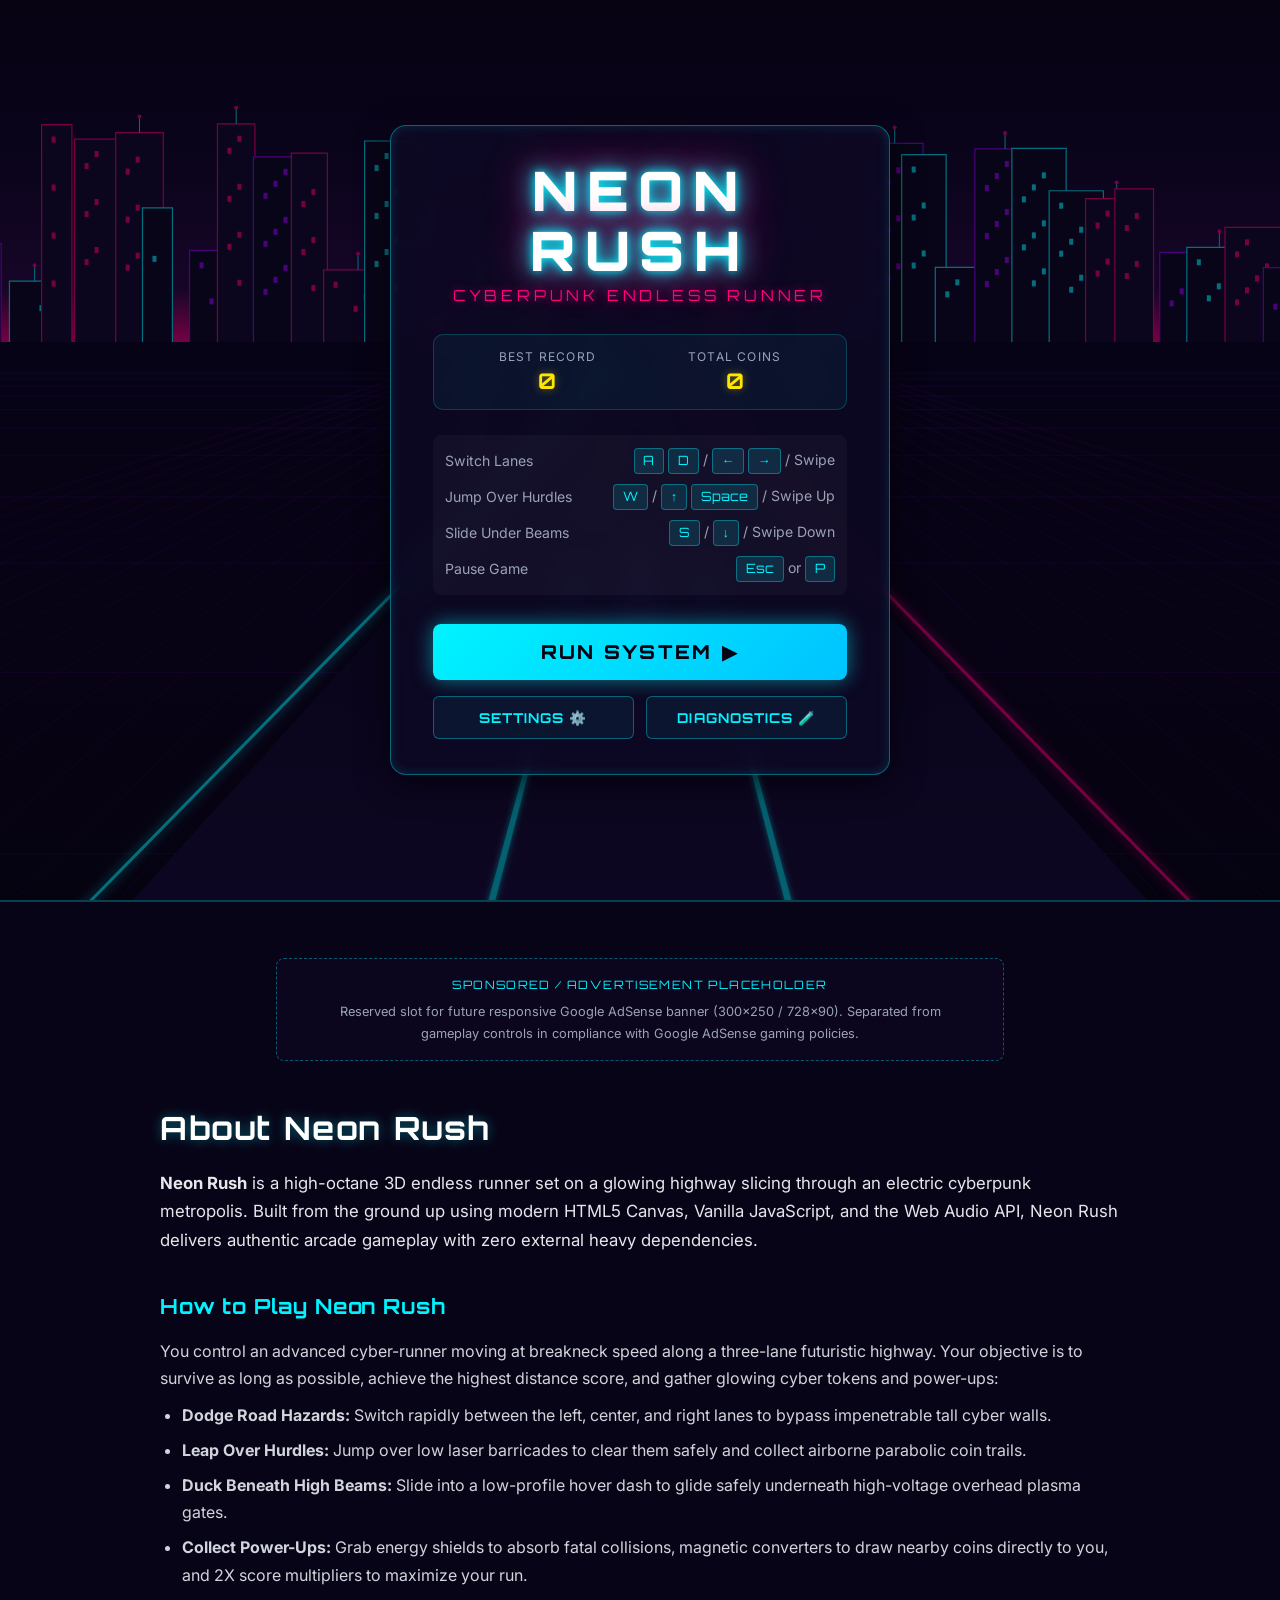
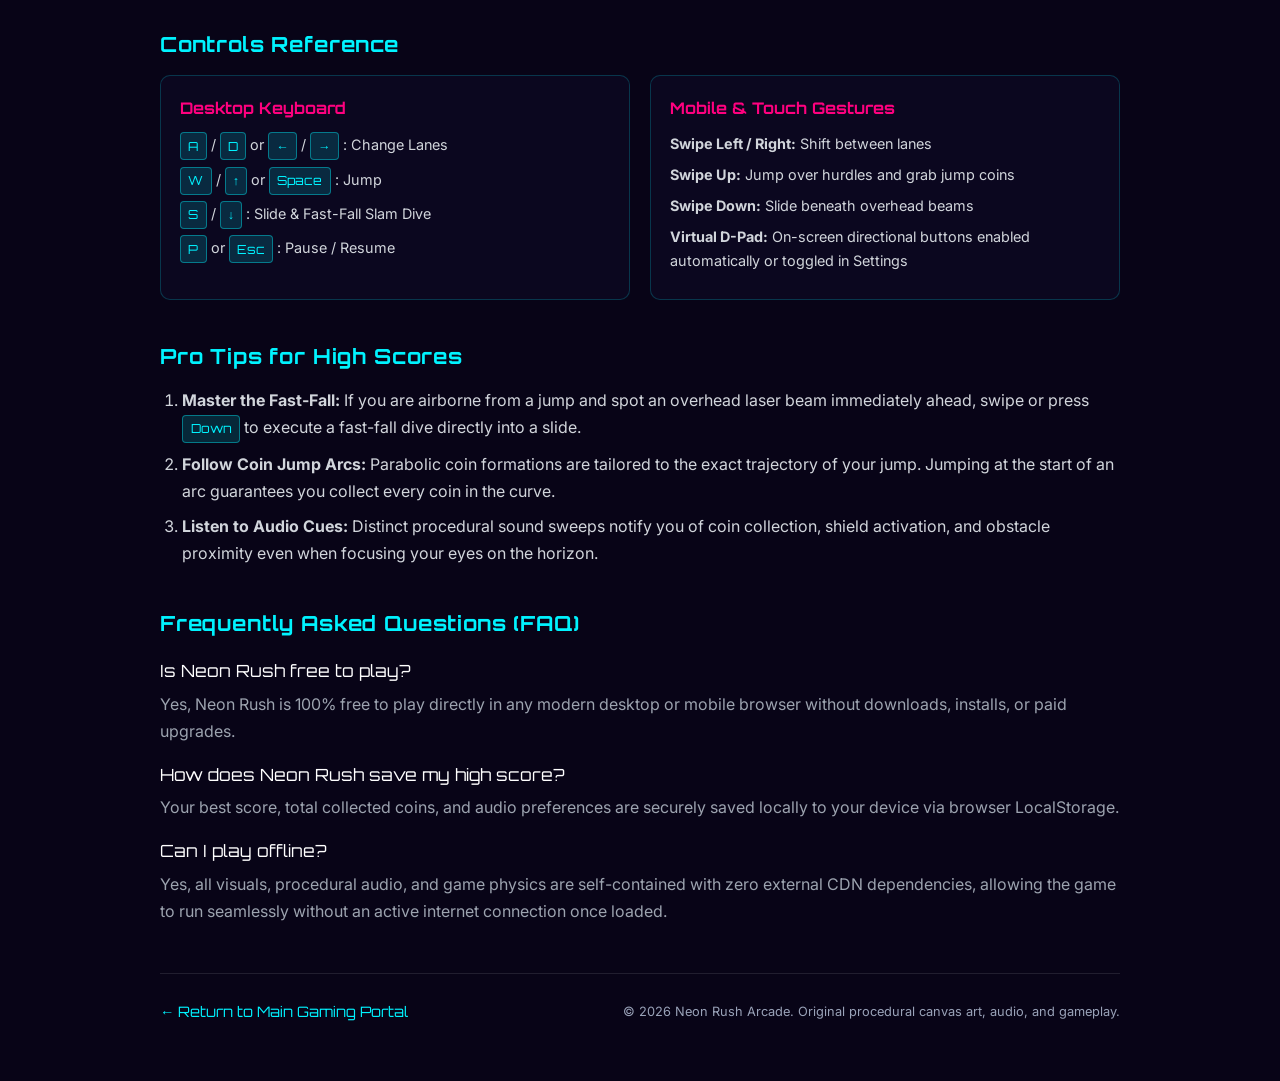
==== neon-rush/index.html @ 6f4561e3 "Neon-rush" ====
<!DOCTYPE html>
<html lang="en">
<head>
  <meta charset="UTF-8">
  <meta name="viewport" content="width=device-width, initial-scale=1.0, maximum-scale=5.0, viewport-fit=cover">
  
  <!-- Primary SEO Metadata -->
  <title>Neon Rush – Free Cyberpunk Endless Runner Game</title>
  <meta name="description" content="Play Neon Rush, a free neon cyberpunk endless runner. Dodge obstacles, jump, slide, collect glowing coins, and beat your high score in this fast-paced browser game.">
  <meta name="keywords" content="Neon Rush, cyberpunk game, endless runner, free browser game, 3D runner, HTML5 canvas game">
  <meta name="theme-color" content="#060312">
  <meta name="robots" content="index, follow">

  <!-- Favicon -->
  <link rel="icon" type="image/svg+xml" href="assets/favicon.svg">
  <link rel="alternate icon" href="assets/favicon.svg" type="image/svg+xml">

  <!-- Canonical URL Configuration Point: Update 'https://example.com' to your live production domain -->
  <link rel="canonical" href="https://example.com/neon-rush/">

  <!-- Open Graph / Facebook -->
  <meta property="og:type" content="website">
  <meta property="og:url" content="https://example.com/neon-rush/">
  <meta property="og:title" content="Neon Rush – Free Cyberpunk Endless Runner Game">
  <meta property="og:description" content="Play Neon Rush, a free neon cyberpunk endless runner. Dodge obstacles, jump, slide, collect glowing coins, and beat your high score in this fast-paced browser game.">
  <meta property="og:image" content="assets/og-preview.svg">
  <meta property="og:image:alt" content="Neon Rush - Cyberpunk 3D Endless Runner Scene">

  <!-- Twitter / X Cards -->
  <meta name="twitter:card" content="summary_large_image">
  <meta name="twitter:title" content="Neon Rush – Free Cyberpunk Endless Runner Game">
  <meta name="twitter:description" content="Play Neon Rush, a free neon cyberpunk endless runner. Dodge obstacles, jump, slide, collect glowing coins, and beat your high score in this fast-paced browser game.">
  <meta name="twitter:image" content="assets/og-preview.svg">

  <!-- Google Fonts: Orbitron & Inter -->
  <link rel="preconnect" href="https://fonts.googleapis.com">
  <link rel="preconnect" href="https://fonts.gstatic.com" crossorigin>
  <link href="https://fonts.googleapis.com/css2?family=Inter:wght@400;500;600;700&family=Orbitron:wght@700;900&display=swap" rel="stylesheet">

  <!-- Main Stylesheet -->
  <link rel="stylesheet" href="styles/main.css">

  <!-- Structured Data: Schema.org VideoGame (AdSense & Search Compliant) -->
  <script type="application/ld+json">
  {
    "@context": "https://schema.org",
    "@type": "VideoGame",
    "name": "Neon Rush",
    "description": "A high-octane 3D cyberpunk endless runner browser game featuring dynamic jump physics, multi-lane lane dodging, sliding under plasma gates, and collecting glowing cyber tokens.",
    "genre": ["Action", "Arcade", "Endless Runner"],
    "playMode": "SinglePlayer",
    "applicationCategory": "Game",
    "operatingSystem": "Any (Modern Web Browser)",
    "inLanguage": "en",
    "offers": {
      "@type": "Offer",
      "price": "0",
      "priceCurrency": "USD"
    }
  }
  </script>
</head>
<body>
  <div id="page-wrapper">
    <!-- Active Game Screen Container (Full Viewport Arcade Experience) -->
    <main id="game-container" role="region" aria-label="Neon Rush Interactive Game Screen">
      <!-- HTML5 Canvas Viewport -->
      <canvas id="game-canvas" width="800" height="600" aria-label="Neon Rush Game Canvas"></canvas>

      <!-- 1. MAIN MENU SCREEN -->
      <div id="screen-menu" class="screen-overlay active">
        <div class="cyber-card">
          <h1 class="title-glow">Neon Rush</h1>
          <p class="tagline">Cyberpunk Endless Runner</p>

          <div class="stats-banner">
            <div class="stat-item">
              <span class="stat-label">Best Record</span>
              <span id="menu-best-score" class="stat-val">0</span>
            </div>
            <div class="stat-item">
              <span class="stat-label">Total Coins</span>
              <span id="menu-total-coins" class="stat-val">0</span>
            </div>
          </div>

          <div class="controls-guide">
            <div class="guide-row">
              <span>Switch Lanes</span>
              <span><span class="key-badge">A</span> <span class="key-badge">D</span> / <span class="key-badge">←</span> <span class="key-badge">→</span> / Swipe</span>
            </div>
            <div class="guide-row">
              <span>Jump Over Hurdles</span>
              <span><span class="key-badge">W</span> / <span class="key-badge">↑</span> <span class="key-badge">Space</span> / Swipe Up</span>
            </div>
            <div class="guide-row">
              <span>Slide Under Beams</span>
              <span><span class="key-badge">S</span> / <span class="key-badge">↓</span> / Swipe Down</span>
            </div>
            <div class="guide-row">
              <span>Pause Game</span>
              <span><span class="key-badge">Esc</span> or <span class="key-badge">P</span></span>
            </div>
          </div>

          <button id="btn-play" class="btn-cyber-primary" type="button" aria-label="Start Game">
            <span>RUN SYSTEM</span>
            <span>▶</span>
          </button>

          <div class="menu-actions">
            <button id="btn-settings" class="btn-cyber-secondary" type="button" aria-label="Open Settings">Settings ⚙️</button>
            <button id="btn-open-tests" class="btn-cyber-secondary" type="button" aria-label="Run Diagnostic Tests">Diagnostics 🧪</button>
          </div>
        </div>
      </div>

      <!-- 2. IN-GAME HUD -->
      <div id="screen-hud" class="screen-overlay">
        <header class="hud-top-bar">
          <div class="hud-group">
            <div class="hud-metric">
              <span class="hud-metric-label">Score</span>
              <span id="hud-score" class="hud-metric-value score">0</span>
            </div>
            <div class="hud-metric">
              <span class="hud-metric-label">Distance</span>
              <span id="hud-distance" class="hud-metric-value">0m</span>
            </div>
            <div class="hud-metric">
              <span class="hud-metric-label">Coins</span>
              <span id="hud-coins" class="hud-metric-value coins">0</span>
            </div>
            <div class="hud-metric">
              <span class="hud-metric-label">Speed</span>
              <span id="hud-speed" class="hud-metric-value speed">86 km/h</span>
            </div>
            <div id="hud-multiplier" class="multiplier-badge">2X</div>
          </div>

          <div class="hud-controls-group">
            <button id="btn-hud-mute" class="btn-hud-icon" type="button" aria-label="Mute Audio">🔊</button>
            <button id="btn-hud-pause" class="btn-hud-icon" type="button" aria-label="Pause Game">⏸</button>
          </div>
        </header>

        <div id="hud-powerups" class="hud-powerups-container"></div>
      </div>

      <!-- 3. PAUSE SCREEN -->
      <div id="screen-pause" class="screen-overlay">
        <div class="cyber-card">
          <h2 class="overlay-title">SYSTEM PAUSED</h2>
          <div class="overlay-btn-stack">
            <button id="btn-resume" class="btn-cyber-primary" type="button" aria-label="Resume Game">Resume ▶</button>
            <button id="btn-restart-pause" class="btn-cyber-secondary" type="button" aria-label="Restart Run">Restart Run ↺</button>
            <button id="btn-mute-pause" class="btn-cyber-secondary" type="button" aria-label="Toggle Sound">Mute Audio 🔊</button>
          </div>
        </div>
      </div>

      <!-- 4. GAME OVER SCREEN -->
      <div id="screen-gameover" class="screen-overlay">
        <div class="cyber-card">
          <h2 class="overlay-title gameover">SYSTEM OVERRIDE</h2>
          <div id="go-new-record" class="new-record-banner">★ NEW RECORD ★</div>

          <div class="game-results">
            <div class="result-item">
              <span class="result-label">Final Score</span>
              <span id="go-score" class="result-val highlight">0</span>
            </div>
            <div class="result-item">
              <span class="result-label">Best Score</span>
              <span id="go-best" class="result-val">0</span>
            </div>
            <div class="result-item">
              <span class="result-label">Distance</span>
              <span id="go-distance" class="result-val">0m</span>
            </div>
            <div class="result-item">
              <span class="result-label">Coins Collected</span>
              <span id="go-coins" class="result-val">0</span>
            </div>
          </div>

          <div class="overlay-btn-stack">
            <button id="btn-play-again" class="btn-cyber-primary" type="button" aria-label="Play Again">
              <span>RESTART RUN</span>
              <span>↺</span>
            </button>
            <button id="btn-go-menu" class="btn-cyber-secondary" type="button" aria-label="Return to Main Menu">Main Menu</button>
          </div>
        </div>
      </div>

      <!-- 5. MOBILE ON-SCREEN VIRTUAL CONTROLS -->
      <div id="virtual-controls">
        <div class="v-pad-group">
          <button id="btn-touch-left" class="btn-vtouch" type="button" aria-label="Move Left">◀</button>
          <button id="btn-touch-right" class="btn-vtouch" type="button" aria-label="Move Right">▶</button>
        </div>
        <div class="v-pad-group">
          <button id="btn-touch-jump" class="btn-vtouch action" type="button" aria-label="Jump">▲</button>
          <button id="btn-touch-slide" class="btn-vtouch action" type="button" aria-label="Slide">▼</button>
        </div>
      </div>

      <!-- 6. SETTINGS MODAL -->
      <div id="modal-settings" class="modal-backdrop" role="dialog" aria-modal="true" aria-labelledby="settings-heading">
        <div class="modal-box">
          <div class="modal-header">
            <h2 id="settings-heading">Game Configuration</h2>
            <button id="btn-close-settings" class="btn-close-modal" type="button" aria-label="Close Settings">✕</button>
          </div>

          <div class="setting-row">
            <label for="setting-mute">Mute All Audio</label>
            <input type="checkbox" id="setting-mute">
          </div>

          <div class="setting-row">
            <label for="setting-sfx">Sound Effects Volume</label>
            <input type="range" id="setting-sfx" min="0" max="1" step="0.05">
          </div>

          <div class="setting-row">
            <label for="setting-music">Synthwave Music Volume</label>
            <input type="range" id="setting-music" min="0" max="1" step="0.05">
          </div>

          <div class="setting-row">
            <label for="setting-reduced-motion">Reduced Motion</label>
            <input type="checkbox" id="setting-reduced-motion">
          </div>

          <div class="setting-row">
            <label for="setting-touch-controls">Always Show Touch Controls</label>
            <input type="checkbox" id="setting-touch-controls">
          </div>
        </div>
      </div>

      <!-- 7. IN-BROWSER DIAGNOSTIC TESTS MODAL -->
      <div id="modal-tests" class="modal-backdrop" role="dialog" aria-modal="true" aria-labelledby="tests-heading">
        <div class="modal-box">
          <div class="modal-header">
            <h2 id="tests-heading">Automated Test Suite</h2>
            <button id="btn-close-tests" class="btn-close-modal" type="button" aria-label="Close Diagnostics">✕</button>
          </div>
          <p style="font-size: 0.85rem; color: var(--text-dim); margin-bottom: 1rem;">
            Execute deterministic physics, jump trajectory, coin collection, and collision tests:
          </p>
          <button id="btn-run-tests" class="btn-cyber-primary" style="font-size: 0.95rem; padding: 0.7rem;" type="button">EXECUTE TEST SUITE ⚡</button>
          <div id="tests-output" style="display: none;"></div>
        </div>
      </div>
    </main>

    <!-- Crawlable Page Content for Search Engines & Players (Positioned Safely Below the Arcade Screen) -->
    <article class="content-section" id="game-guide">
      <div class="content-container">
        <!-- Google AdSense Ready Reserved Container (Strictly Outside Active Gameplay) -->
        <aside class="ad-slot-container" aria-label="Advertisement placeholder">
          <div class="ad-banner-placeholder">
            <span class="ad-badge">SPONSORED / ADVERTISEMENT PLACEHOLDER</span>
            <p class="ad-note">Reserved slot for future responsive Google AdSense banner (300x250 / 728x90). Separated from gameplay controls in compliance with Google AdSense gaming policies.</p>
          </div>
        </aside>

        <header class="guide-header">
          <h2>About Neon Rush</h2>
          <p class="guide-lead">
            <strong>Neon Rush</strong> is a high-octane 3D endless runner set on a glowing highway slicing through an electric cyberpunk metropolis. Built from the ground up using modern HTML5 Canvas, Vanilla JavaScript, and the Web Audio API, Neon Rush delivers authentic arcade gameplay with zero external heavy dependencies.
          </p>
        </header>

        <section class="guide-block">
          <h3>How to Play Neon Rush</h3>
          <p>
            You control an advanced cyber-runner moving at breakneck speed along a three-lane futuristic highway. Your objective is to survive as long as possible, achieve the highest distance score, and gather glowing cyber tokens and power-ups:
          </p>
          <ul class="guide-list">
            <li><strong>Dodge Road Hazards:</strong> Switch rapidly between the left, center, and right lanes to bypass impenetrable tall cyber walls.</li>
            <li><strong>Leap Over Hurdles:</strong> Jump over low laser barricades to clear them safely and collect airborne parabolic coin trails.</li>
            <li><strong>Duck Beneath High Beams:</strong> Slide into a low-profile hover dash to glide safely underneath high-voltage overhead plasma gates.</li>
            <li><strong>Collect Power-Ups:</strong> Grab energy shields to absorb fatal collisions, magnetic converters to draw nearby coins directly to you, and 2X score multipliers to maximize your run.</li>
          </ul>
        </section>

        <section class="guide-block">
          <h3>Controls Reference</h3>
          <div class="controls-grid">
            <div class="control-card">
              <h4>Desktop Keyboard</h4>
              <ul>
                <li><kbd>A</kbd> / <kbd>D</kbd> or <kbd>←</kbd> / <kbd>→</kbd> : Change Lanes</li>
                <li><kbd>W</kbd> / <kbd>↑</kbd> or <kbd>Space</kbd> : Jump</li>
                <li><kbd>S</kbd> / <kbd>↓</kbd> : Slide &amp; Fast-Fall Slam Dive</li>
                <li><kbd>P</kbd> or <kbd>Esc</kbd> : Pause / Resume</li>
              </ul>
            </div>
            <div class="control-card">
              <h4>Mobile &amp; Touch Gestures</h4>
              <ul>
                <li><strong>Swipe Left / Right:</strong> Shift between lanes</li>
                <li><strong>Swipe Up:</strong> Jump over hurdles and grab jump coins</li>
                <li><strong>Swipe Down:</strong> Slide beneath overhead beams</li>
                <li><strong>Virtual D-Pad:</strong> On-screen directional buttons enabled automatically or toggled in Settings</li>
              </ul>
            </div>
          </div>
        </section>

        <section class="guide-block">
          <h3>Pro Tips for High Scores</h3>
          <ol class="guide-list">
            <li><strong>Master the Fast-Fall:</strong> If you are airborne from a jump and spot an overhead laser beam immediately ahead, swipe or press <kbd>Down</kbd> to execute a fast-fall dive directly into a slide.</li>
            <li><strong>Follow Coin Jump Arcs:</strong> Parabolic coin formations are tailored to the exact trajectory of your jump. Jumping at the start of an arc guarantees you collect every coin in the curve.</li>
            <li><strong>Listen to Audio Cues:</strong> Distinct procedural sound sweeps notify you of coin collection, shield activation, and obstacle proximity even when focusing your eyes on the horizon.</li>
          </ol>
        </section>

        <section class="guide-block">
          <h3>Frequently Asked Questions (FAQ)</h3>
          <dl class="faq-list">
            <dt>Is Neon Rush free to play?</dt>
            <dd>Yes, Neon Rush is 100% free to play directly in any modern desktop or mobile browser without downloads, installs, or paid upgrades.</dd>
            <dt>How does Neon Rush save my high score?</dt>
            <dd>Your best score, total collected coins, and audio preferences are securely saved locally to your device via browser LocalStorage.</dd>
            <dt>Can I play offline?</dt>
            <dd>Yes, all visuals, procedural audio, and game physics are self-contained with zero external CDN dependencies, allowing the game to run seamlessly without an active internet connection once loaded.</dd>
          </dl>
        </section>

        <footer class="content-footer">
          <p><a href="../index.html" class="portal-link">← Return to Main Gaming Portal</a></p>
          <p class="copyright">&copy; 2026 Neon Rush Arcade. Original procedural canvas art, audio, and gameplay.</p>
        </footer>
      </div>
    </article>
  </div>

  <!-- Entry Script -->
  <script type="module" src="src/main.js"></script>

  <!-- In-browser Test Runner Integration -->
  <script type="module">
    import { runAllTests } from './tests/game-tests.js';

    const modalTests = document.getElementById('modal-tests');
    const btnCloseTests = document.getElementById('btn-close-tests');
    const btnRunTests = document.getElementById('btn-run-tests');
    const outputEl = document.getElementById('tests-output');

    if (btnCloseTests) {
      btnCloseTests.addEventListener('click', () => {
        modalTests.classList.remove('active');
      });
    }

    if (btnRunTests && outputEl) {
      btnRunTests.addEventListener('click', async () => {
        outputEl.style.display = 'block';
        outputEl.textContent = 'Running test suite...\n';
        const results = await runAllTests();
        outputEl.textContent = results.log;
        if (results.allPassed) {
          outputEl.style.color = '#00f3ff';
        } else {
          outputEl.style.color = '#ff007f';
        }
      });
    }
  </script>
</body>
</html>
---- neon-rush/styles/main.css ----
/* ==========================================================================
   NEON RUSH - STYLESHEET
   Cyberpunk Arcade Aesthetic with Glassmorphism, Neon Glows & Responsive UI
   ========================================================================== */

:root {
  --bg-dark: #060312;
  --bg-card: rgba(14, 9, 36, 0.85);
  --bg-glass: rgba(18, 12, 44, 0.75);
  --border-neon-cyan: rgba(0, 243, 255, 0.4);
  --border-neon-pink: rgba(255, 0, 127, 0.4);

  --neon-cyan: #00f3ff;
  --neon-pink: #ff007f;
  --neon-purple: #9d00ff;
  --neon-yellow: #ffe600;
  --text-main: #f0f6fc;
  --text-dim: #99a2b8;

  --glow-cyan: 0 0 16px rgba(0, 243, 255, 0.6);
  --glow-pink: 0 0 18px rgba(255, 0, 127, 0.6);
  --glow-purple: 0 0 20px rgba(157, 0, 255, 0.5);

  --font-cyber: 'Orbitron', -apple-system, BlinkMacSystemFont, 'Segoe UI', Roboto, sans-serif;
  --font-ui: 'Inter', -apple-system, BlinkMacSystemFont, 'Segoe UI', Roboto, sans-serif;
}

* {
  box-sizing: border-box;
  margin: 0;
  padding: 0;
  -webkit-touch-callout: none;
}

html {
  width: 100%;
  min-height: 100%;
  background-color: var(--bg-dark);
  color: var(--text-main);
  font-family: var(--font-ui);
  overflow-x: hidden;
}

body {
  width: 100%;
  min-height: 100vh;
  overflow-x: hidden;
  background-color: var(--bg-dark);
}

#page-wrapper {
  width: 100%;
  min-height: 100vh;
  display: flex;
  flex-direction: column;
}

/* Primary Game Viewport Container */
#game-container {
  position: relative;
  width: 100vw;
  height: 100vh;
  min-height: 520px;
  display: flex;
  justify-content: center;
  align-items: center;
  background: radial-gradient(circle at 50% 40%, #150930 0%, #060312 90%);
  overflow: hidden;
  user-select: none;
  -webkit-user-select: none;
}

#game-canvas {
  position: absolute;
  top: 0;
  left: 0;
  width: 100%;
  height: 100%;
  display: block;
  z-index: 1;
}

/* ==========================================================================
   UI SCREEN OVERLAYS
   ========================================================================== */

.screen-overlay {
  position: absolute;
  top: 0;
  left: 0;
  width: 100%;
  height: 100%;
  display: none;
  z-index: 10;
  pointer-events: none;
}

.screen-overlay.active {
  display: flex;
  pointer-events: auto;
}

/* Glassmorphism Cyber Card */
.cyber-card {
  background: var(--bg-card);
  backdrop-filter: blur(14px);
  -webkit-backdrop-filter: blur(14px);
  border: 1px solid var(--border-neon-cyan);
  border-radius: 16px;
  box-shadow: 0 8px 32px rgba(0, 0, 0, 0.6), inset 0 0 12px rgba(0, 243, 255, 0.15);
  padding: 2.2rem 2.6rem;
  text-align: center;
  max-width: 500px;
  width: 90%;
  animation: cardFadeIn 0.3s cubic-bezier(0.16, 1, 0.3, 1);
}

@keyframes cardFadeIn {
  from {
    opacity: 0;
    transform: scale(0.94) translateY(12px);
  }
  to {
    opacity: 1;
    transform: scale(1) translateY(0);
  }
}

/* Title Screen */
#screen-menu {
  justify-content: center;
  align-items: center;
  background: rgba(6, 3, 18, 0.55);
}

.title-glow {
  font-family: var(--font-cyber);
  font-size: 3.4rem;
  font-weight: 900;
  letter-spacing: 0.18em;
  text-transform: uppercase;
  color: #ffffff;
  text-shadow: 0 0 10px var(--neon-cyan), 0 0 24px var(--neon-cyan), 0 0 45px var(--neon-pink);
  margin-bottom: 0.3rem;
  line-height: 1.1;
}

.tagline {
  font-family: var(--font-cyber);
  font-size: 0.95rem;
  letter-spacing: 0.25em;
  color: var(--neon-pink);
  text-transform: uppercase;
  margin-bottom: 1.8rem;
  text-shadow: 0 0 8px rgba(255, 0, 127, 0.6);
}

/* Stats Row */
.stats-banner {
  display: flex;
  justify-content: space-around;
  background: rgba(0, 243, 255, 0.05);
  border: 1px solid rgba(0, 243, 255, 0.2);
  border-radius: 10px;
  padding: 0.9rem 1.2rem;
  margin-bottom: 1.6rem;
}

.stat-item {
  display: flex;
  flex-direction: column;
  gap: 0.2rem;
}

.stat-label {
  font-size: 0.75rem;
  text-transform: uppercase;
  letter-spacing: 0.1em;
  color: var(--text-dim);
}

.stat-val {
  font-family: var(--font-cyber);
  font-size: 1.35rem;
  font-weight: 700;
  color: var(--neon-yellow);
  text-shadow: 0 0 8px rgba(255, 230, 0, 0.4);
}

/* Control hints */
.controls-guide {
  display: flex;
  flex-direction: column;
  gap: 0.6rem;
  margin-bottom: 1.8rem;
  font-size: 0.88rem;
  color: var(--text-dim);
  line-height: 1.4;
  background: rgba(255, 255, 255, 0.03);
  border-radius: 8px;
  padding: 0.8rem;
}

.guide-row {
  display: flex;
  justify-content: space-between;
  align-items: center;
}

.key-badge {
  display: inline-block;
  padding: 0.2rem 0.55rem;
  background: rgba(0, 243, 255, 0.12);
  border: 1px solid rgba(0, 243, 255, 0.35);
  border-radius: 4px;
  font-family: var(--font-cyber);
  font-size: 0.8rem;
  color: var(--neon-cyan);
}

/* Buttons */
.btn-cyber-primary {
  display: inline-flex;
  align-items: center;
  justify-content: center;
  gap: 0.6rem;
  width: 100%;
  padding: 1rem 1.6rem;
  font-family: var(--font-cyber);
  font-size: 1.2rem;
  font-weight: 800;
  letter-spacing: 0.12em;
  text-transform: uppercase;
  color: #060312;
  background: linear-gradient(135deg, var(--neon-cyan), #00c3ff);
  border: none;
  border-radius: 8px;
  cursor: pointer;
  box-shadow: 0 0 20px rgba(0, 243, 255, 0.5);
  transition: transform 0.16s ease, box-shadow 0.16s ease, filter 0.16s ease;
}

.btn-cyber-primary:hover {
  transform: translateY(-2px) scale(1.02);
  box-shadow: 0 0 30px rgba(0, 243, 255, 0.8);
  filter: brightness(1.1);
}

.btn-cyber-primary:active {
  transform: translateY(1px) scale(0.99);
}

.menu-actions {
  display: flex;
  gap: 0.8rem;
  margin-top: 1rem;
}

.btn-cyber-secondary {
  flex: 1;
  padding: 0.75rem 1rem;
  font-family: var(--font-cyber);
  font-size: 0.85rem;
  font-weight: 700;
  letter-spacing: 0.08em;
  text-transform: uppercase;
  color: var(--neon-cyan);
  background: rgba(0, 243, 255, 0.06);
  border: 1px solid rgba(0, 243, 255, 0.35);
  border-radius: 6px;
  cursor: pointer;
  transition: all 0.16s ease;
}

.btn-cyber-secondary:hover {
  background: rgba(0, 243, 255, 0.18);
  border-color: var(--neon-cyan);
  box-shadow: var(--glow-cyan);
}

.btn-cyber-secondary:active {
  transform: translateY(1px);
}

/* ==========================================================================
   HUD OVERLAY (Non-blocking touch pass-through)
   ========================================================================== */

#screen-hud {
  flex-direction: column;
  justify-content: space-between;
  padding: 1rem 1.4rem;
  pointer-events: none !important;
}

.hud-top-bar {
  display: flex;
  justify-content: space-between;
  align-items: center;
  width: 100%;
  pointer-events: none;
}

.hud-group, .hud-controls-group, .btn-hud-icon {
  pointer-events: auto;
}

.hud-group {
  display: flex;
  align-items: center;
  gap: 1.1rem;
  background: var(--bg-glass);
  backdrop-filter: blur(8px);
  -webkit-backdrop-filter: blur(8px);
  border: 1px solid var(--border-neon-cyan);
  border-radius: 12px;
  padding: 0.5rem 1rem;
  box-shadow: 0 4px 18px rgba(0, 0, 0, 0.4);
}

.hud-metric {
  display: flex;
  flex-direction: column;
}

.hud-metric-label {
  font-size: 0.65rem;
  color: var(--text-dim);
  text-transform: uppercase;
  letter-spacing: 0.08em;
}

.hud-metric-value {
  font-family: var(--font-cyber);
  font-size: 1.25rem;
  font-weight: 800;
  color: #ffffff;
  letter-spacing: 0.05em;
}

.hud-metric-value.score {
  color: var(--neon-cyan);
  text-shadow: 0 0 10px rgba(0, 243, 255, 0.5);
}

.hud-metric-value.coins {
  color: var(--neon-yellow);
  text-shadow: 0 0 8px rgba(255, 230, 0, 0.4);
}

.hud-metric-value.speed {
  color: var(--neon-pink);
}

.multiplier-badge {
  display: none;
  align-items: center;
  background: linear-gradient(135deg, var(--neon-pink), var(--neon-purple));
  color: #ffffff;
  font-family: var(--font-cyber);
  font-size: 0.85rem;
  font-weight: 900;
  padding: 0.25rem 0.5rem;
  border-radius: 6px;
  box-shadow: var(--glow-pink);
  animation: pulse 1s infinite alternate;
}

@keyframes pulse {
  from { transform: scale(1); filter: brightness(1); }
  to { transform: scale(1.08); filter: brightness(1.25); }
}

.hud-controls-group {
  display: flex;
  gap: 0.6rem;
}

.btn-hud-icon {
  width: 44px;
  height: 44px;
  display: flex;
  justify-content: center;
  align-items: center;
  background: var(--bg-glass);
  backdrop-filter: blur(8px);
  -webkit-backdrop-filter: blur(8px);
  border: 1px solid var(--border-neon-cyan);
  border-radius: 10px;
  color: #ffffff;
  font-size: 1.2rem;
  cursor: pointer;
  transition: all 0.16s ease;
}

.btn-hud-icon:hover {
  background: rgba(0, 243, 255, 0.2);
  box-shadow: var(--glow-cyan);
  transform: scale(1.05);
}

/* Power-ups container */
.hud-powerups-container {
  display: flex;
  flex-direction: column;
  gap: 0.5rem;
  align-self: flex-start;
  margin-top: 0.8rem;
  pointer-events: none;
}

.powerup-badge {
  display: flex;
  align-items: center;
  gap: 0.4rem;
  font-family: var(--font-cyber);
  font-size: 0.8rem;
  font-weight: 700;
  padding: 0.35rem 0.75rem;
  border-radius: 20px;
  backdrop-filter: blur(6px);
  animation: slideInLeft 0.2s ease-out;
}

@keyframes slideInLeft {
  from { transform: translateX(-20px); opacity: 0; }
  to { transform: translateX(0); opacity: 1; }
}

.powerup-badge.shield {
  background: rgba(0, 243, 255, 0.18);
  border: 1px solid var(--neon-cyan);
  color: var(--neon-cyan);
  box-shadow: var(--glow-cyan);
}

.powerup-badge.magnet {
  background: rgba(255, 230, 0, 0.18);
  border: 1px solid var(--neon-yellow);
  color: var(--neon-yellow);
  box-shadow: 0 0 12px rgba(255, 230, 0, 0.5);
}

/* ==========================================================================
   PAUSE & GAME OVER OVERLAYS
   ========================================================================== */

#screen-pause, #screen-gameover {
  justify-content: center;
  align-items: center;
  background: rgba(4, 2, 12, 0.7);
}

.overlay-title {
  font-family: var(--font-cyber);
  font-size: 2.2rem;
  font-weight: 900;
  letter-spacing: 0.12em;
  color: #ffffff;
  margin-bottom: 1.4rem;
}

.overlay-title.gameover {
  color: var(--neon-pink);
  text-shadow: 0 0 16px var(--neon-pink);
}

.new-record-banner {
  display: none;
  background: linear-gradient(90deg, transparent, rgba(255, 230, 0, 0.25), transparent);
  border-top: 1px solid var(--neon-yellow);
  border-bottom: 1px solid var(--neon-yellow);
  color: var(--neon-yellow);
  font-family: var(--font-cyber);
  font-size: 1.1rem;
  font-weight: 900;
  letter-spacing: 0.2em;
  padding: 0.5rem;
  margin-bottom: 1.2rem;
  animation: pulse 0.8s infinite alternate;
}

.game-results {
  display: grid;
  grid-template-columns: 1fr 1fr;
  gap: 1rem;
  background: rgba(255, 255, 255, 0.03);
  border: 1px solid rgba(255, 255, 255, 0.1);
  border-radius: 10px;
  padding: 1.2rem;
  margin-bottom: 1.8rem;
}

.result-item {
  display: flex;
  flex-direction: column;
}

.result-label {
  font-size: 0.72rem;
  color: var(--text-dim);
  text-transform: uppercase;
}

.result-val {
  font-family: var(--font-cyber);
  font-size: 1.3rem;
  font-weight: 800;
  color: #ffffff;
}

.result-val.highlight {
  color: var(--neon-cyan);
}

.overlay-btn-stack {
  display: flex;
  flex-direction: column;
  gap: 0.8rem;
}

/* ==========================================================================
   MOBILE VIRTUAL CONTROLS
   ========================================================================== */

#virtual-controls {
  position: absolute;
  bottom: calc(1.5rem + env(safe-area-inset-bottom, 0px));
  left: 0;
  width: 100%;
  display: none;
  justify-content: space-between;
  padding: 0 1.5rem;
  z-index: 15;
  pointer-events: none;
}

#virtual-controls.active {
  display: flex;
}

.v-pad-group {
  display: flex;
  gap: 0.8rem;
  pointer-events: auto;
}

.btn-vtouch {
  width: 60px;
  height: 60px;
  border-radius: 50%;
  background: rgba(14, 9, 36, 0.65);
  backdrop-filter: blur(10px);
  -webkit-backdrop-filter: blur(10px);
  border: 2px solid var(--border-neon-cyan);
  color: var(--neon-cyan);
  font-size: 1.4rem;
  font-weight: 900;
  display: flex;
  justify-content: center;
  align-items: center;
  box-shadow: 0 4px 16px rgba(0, 0, 0, 0.5), inset 0 0 10px rgba(0, 243, 255, 0.2);
  touch-action: manipulation;
  cursor: pointer;
}

.btn-vtouch:active {
  background: rgba(0, 243, 255, 0.35);
  border-color: #ffffff;
  color: #ffffff;
  transform: scale(0.92);
}

.btn-vtouch.action {
  border-color: var(--border-neon-pink);
  color: var(--neon-pink);
  box-shadow: 0 4px 16px rgba(0, 0, 0, 0.5), inset 0 0 10px rgba(255, 0, 127, 0.2);
}

.btn-vtouch.action:active {
  background: rgba(255, 0, 127, 0.4);
}

/* ==========================================================================
   MODALS (SETTINGS & TESTS)
   ========================================================================== */

.modal-backdrop {
  position: fixed;
  top: 0;
  left: 0;
  width: 100vw;
  height: 100vh;
  background: rgba(0, 0, 0, 0.75);
  backdrop-filter: blur(6px);
  display: none;
  justify-content: center;
  align-items: center;
  z-index: 100;
}

.modal-backdrop.active {
  display: flex;
}

.modal-box {
  background: #0f0a28;
  border: 1px solid var(--neon-cyan);
  box-shadow: 0 0 30px rgba(0, 243, 255, 0.35);
  border-radius: 14px;
  padding: 2rem;
  width: 90%;
  max-width: 520px;
  max-height: 85vh;
  overflow-y: auto;
}

.modal-header {
  display: flex;
  justify-content: space-between;
  align-items: center;
  margin-bottom: 1.5rem;
  border-bottom: 1px solid rgba(0, 243, 255, 0.2);
  padding-bottom: 0.8rem;
}

.modal-header h2 {
  font-family: var(--font-cyber);
  font-size: 1.4rem;
  color: var(--neon-cyan);
}

.btn-close-modal {
  background: none;
  border: none;
  color: var(--text-dim);
  font-size: 1.4rem;
  cursor: pointer;
}

.btn-close-modal:hover {
  color: #ffffff;
}

.setting-row {
  display: flex;
  justify-content: space-between;
  align-items: center;
  padding: 0.9rem 0;
  border-bottom: 1px solid rgba(255, 255, 255, 0.06);
}

.setting-row label {
  font-size: 0.95rem;
  color: var(--text-main);
}

/* Custom inputs */
input[type="range"] {
  accent-color: var(--neon-cyan);
  cursor: pointer;
}

input[type="checkbox"] {
  width: 20px;
  height: 20px;
  accent-color: var(--neon-pink);
  cursor: pointer;
}

/* Tests log container */
#tests-output {
  margin-top: 1rem;
  background: #070414;
  border: 1px solid rgba(0, 243, 255, 0.25);
  border-radius: 8px;
  padding: 1rem;
  font-family: monospace;
  font-size: 0.85rem;
  max-height: 280px;
  overflow-y: auto;
  white-space: pre-wrap;
  color: #00f3ff;
}

/* ==========================================================================
   CRAWLABLE SEO CONTENT & GOOGLE ADSENSE READY CONTAINER
   ========================================================================== */

.content-section {
  width: 100%;
  background: #080417;
  border-top: 2px solid rgba(0, 243, 255, 0.25);
  padding: 3.5rem 1.5rem;
  color: #d1d5db;
  line-height: 1.7;
}

.content-container {
  max-width: 960px;
  margin: 0 auto;
}

/* Google AdSense Reserved Slot (Compliant - Separated from Gameplay) */
.ad-slot-container {
  margin-bottom: 2.5rem;
  width: 100%;
  display: flex;
  justify-content: center;
}

.ad-banner-placeholder {
  width: 100%;
  max-width: 728px;
  min-height: 90px;
  background: rgba(14, 9, 36, 0.6);
  border: 1px dashed rgba(0, 243, 255, 0.35);
  border-radius: 8px;
  padding: 1rem;
  display: flex;
  flex-direction: column;
  justify-content: center;
  align-items: center;
  text-align: center;
}

.ad-badge {
  font-family: var(--font-cyber);
  font-size: 0.72rem;
  letter-spacing: 0.12em;
  color: var(--neon-cyan);
  text-transform: uppercase;
  margin-bottom: 0.4rem;
}

.ad-note {
  font-size: 0.8rem;
  color: var(--text-dim);
  max-width: 620px;
}

.guide-header {
  margin-bottom: 2.2rem;
}

.guide-header h2 {
  font-family: var(--font-cyber);
  font-size: 2rem;
  color: #ffffff;
  margin-bottom: 0.8rem;
  letter-spacing: 0.05em;
  text-shadow: 0 0 12px rgba(0, 243, 255, 0.4);
}

.guide-lead {
  font-size: 1.05rem;
  color: #e5e7eb;
}

.guide-block {
  margin-bottom: 2.4rem;
}

.guide-block h3 {
  font-family: var(--font-cyber);
  font-size: 1.3rem;
  color: var(--neon-cyan);
  margin-bottom: 0.8rem;
  letter-spacing: 0.04em;
}

.guide-list {
  padding-left: 1.4rem;
  margin-top: 0.6rem;
}

.guide-list li {
  margin-bottom: 0.5rem;
}

.controls-grid {
  display: grid;
  grid-template-columns: 1fr 1fr;
  gap: 1.2rem;
  margin-top: 0.8rem;
}

.control-card {
  background: rgba(14, 9, 36, 0.7);
  border: 1px solid rgba(0, 243, 255, 0.2);
  border-radius: 10px;
  padding: 1.2rem;
}

.control-card h4 {
  font-family: var(--font-cyber);
  font-size: 1rem;
  color: var(--neon-pink);
  margin-bottom: 0.6rem;
}

.control-card ul {
  list-style: none;
}

.control-card li {
  margin-bottom: 0.4rem;
  font-size: 0.9rem;
}

kbd {
  display: inline-block;
  padding: 0.15rem 0.45rem;
  background: rgba(0, 243, 255, 0.15);
  border: 1px solid rgba(0, 243, 255, 0.4);
  border-radius: 4px;
  font-family: var(--font-cyber);
  font-size: 0.78rem;
  color: var(--neon-cyan);
}

.faq-list dt {
  font-family: var(--font-cyber);
  font-size: 1.05rem;
  color: #ffffff;
  margin-top: 1rem;
  margin-bottom: 0.3rem;
}

.faq-list dd {
  margin-left: 0;
  margin-bottom: 1rem;
  color: #9ca3af;
}

.content-footer {
  margin-top: 3rem;
  padding-top: 1.5rem;
  border-top: 1px solid rgba(255, 255, 255, 0.1);
  display: flex;
  justify-content: space-between;
  align-items: center;
  flex-wrap: wrap;
  gap: 1rem;
}

.portal-link {
  color: var(--neon-cyan);
  text-decoration: none;
  font-family: var(--font-cyber);
  font-size: 0.9rem;
  transition: color 0.16s ease, text-shadow 0.16s ease;
}

.portal-link:hover {
  color: #ffffff;
  text-shadow: var(--glow-cyan);
}

.copyright {
  font-size: 0.8rem;
  color: var(--text-dim);
}

/* ==========================================================================
   RESPONSIVE DESIGN & MOBILE OPTIMIZATIONS
   ========================================================================== */

:focus-visible {
  outline: 2px solid var(--neon-yellow);
  outline-offset: 3px;
}

@media (prefers-reduced-motion: reduce) {
  *, *::before, *::after {
    animation-duration: 0.01ms !important;
    animation-iteration-count: 1 !important;
    transition-duration: 0.01ms !important;
  }
}

body.reduced-motion *,
body.reduced-motion *::before,
body.reduced-motion *::after {
  animation-duration: 0.01ms !important;
  animation-iteration-count: 1 !important;
  transition-duration: 0.01ms !important;
}

/* Tablet & Smaller Screens (< 768px) */
@media (max-width: 768px) {
  .controls-grid {
    grid-template-columns: 1fr;
  }
  .hud-group {
    gap: 0.8rem;
    padding: 0.45rem 0.8rem;
  }
  .hud-metric-value {
    font-size: 1.1rem;
  }
  .hud-metric-label {
    font-size: 0.6rem;
  }
}

/* Mobile Screens (< 600px) */
@media (max-width: 600px) {
  .title-glow {
    font-size: 2.2rem;
  }
  .tagline {
    font-size: 0.78rem;
    margin-bottom: 1.2rem;
  }
  .cyber-card {
    padding: 1.5rem 1.2rem;
  }
  .hud-group {
    padding: 0.35rem 0.65rem;
    gap: 0.6rem;
  }
  .hud-metric-value {
    font-size: 0.95rem;
  }
  .btn-hud-icon {
    width: 38px;
    height: 38px;
    font-size: 1rem;
  }
  #virtual-controls {
    padding: 0 1rem;
  }
  .btn-vtouch {
    width: 52px;
    height: 52px;
    font-size: 1.25rem;
  }
  .guide-header h2 {
    font-size: 1.6rem;
  }
  .guide-block h3 {
    font-size: 1.15rem;
  }
}

/* Ultra-compact Phones (<= 360px, e.g. 320x568 iPhone SE) */
@media (max-width: 360px) {
  .title-glow {
    font-size: 1.8rem;
  }
  .hud-group {
    gap: 0.4rem;
    padding: 0.3rem 0.5rem;
  }
  .hud-metric-value {
    font-size: 0.85rem;
  }
  .btn-vtouch {
    width: 46px;
    height: 46px;
    font-size: 1.1rem;
  }
}
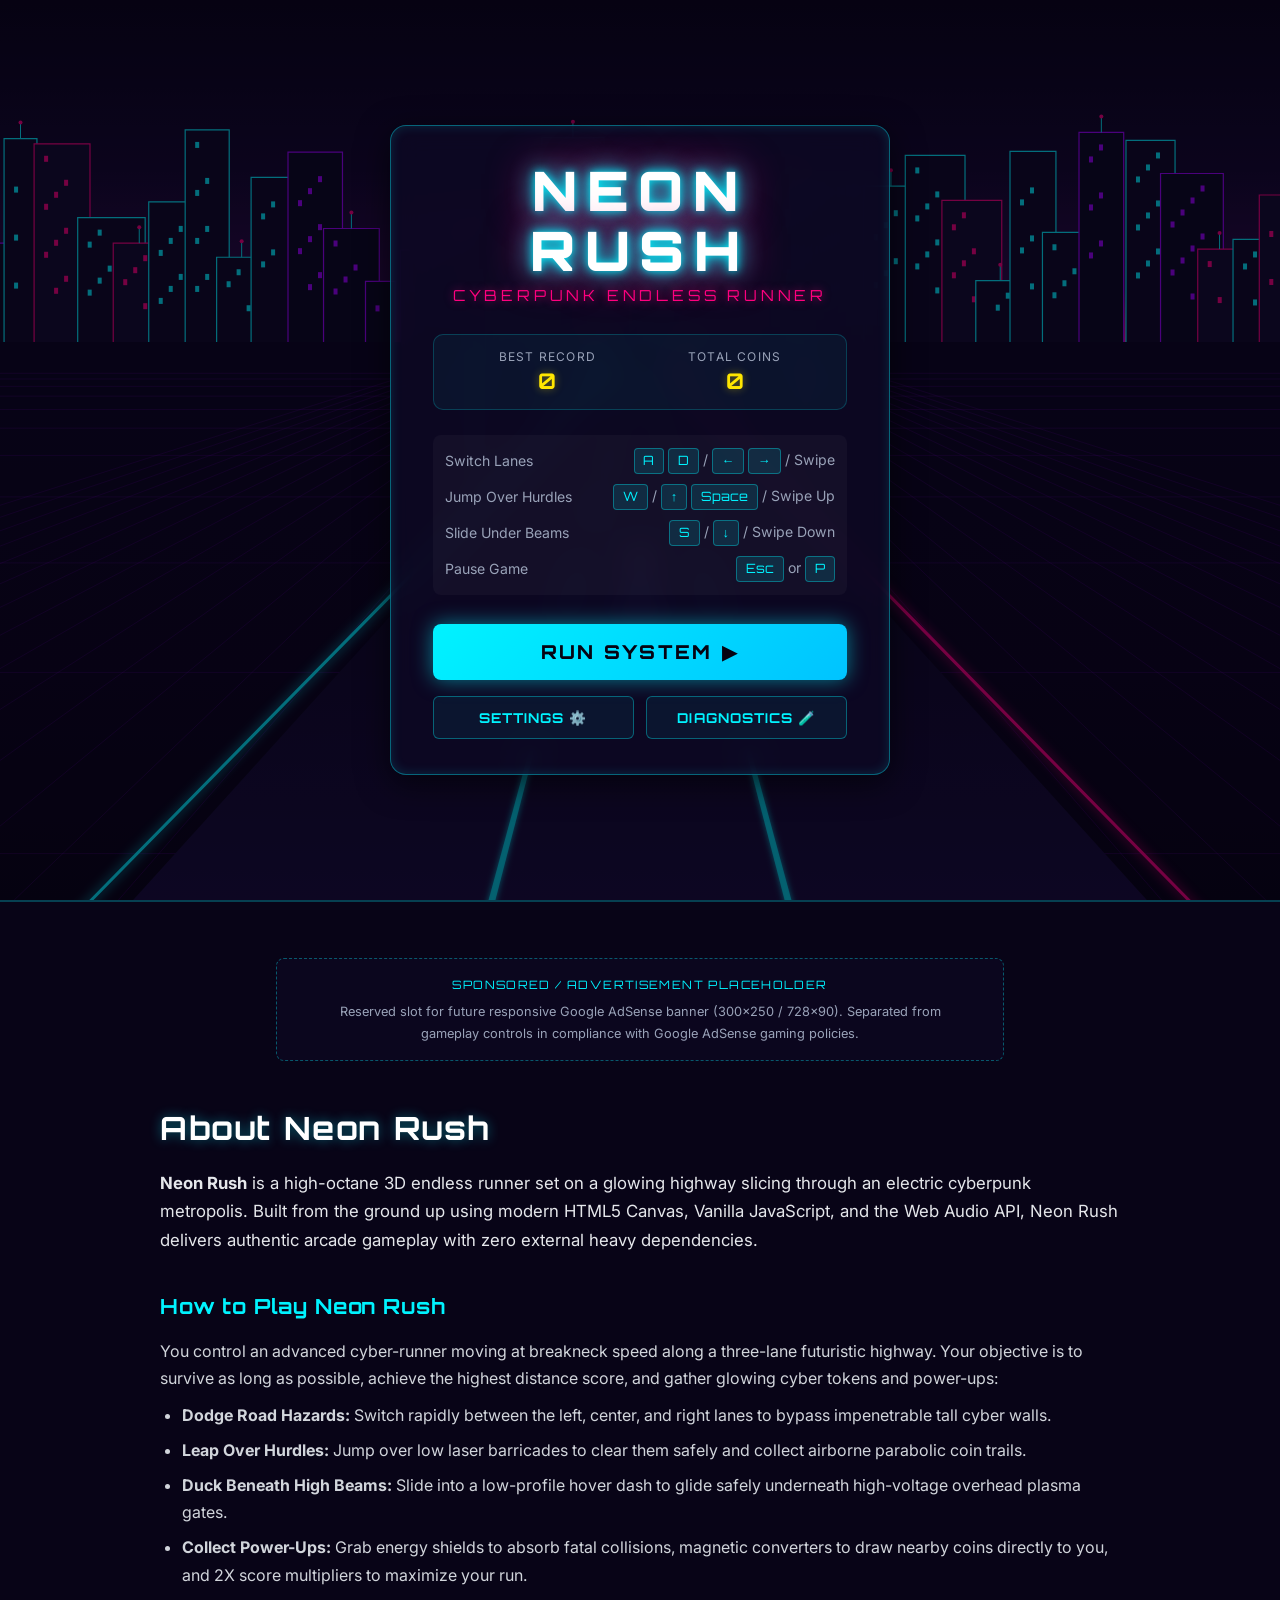
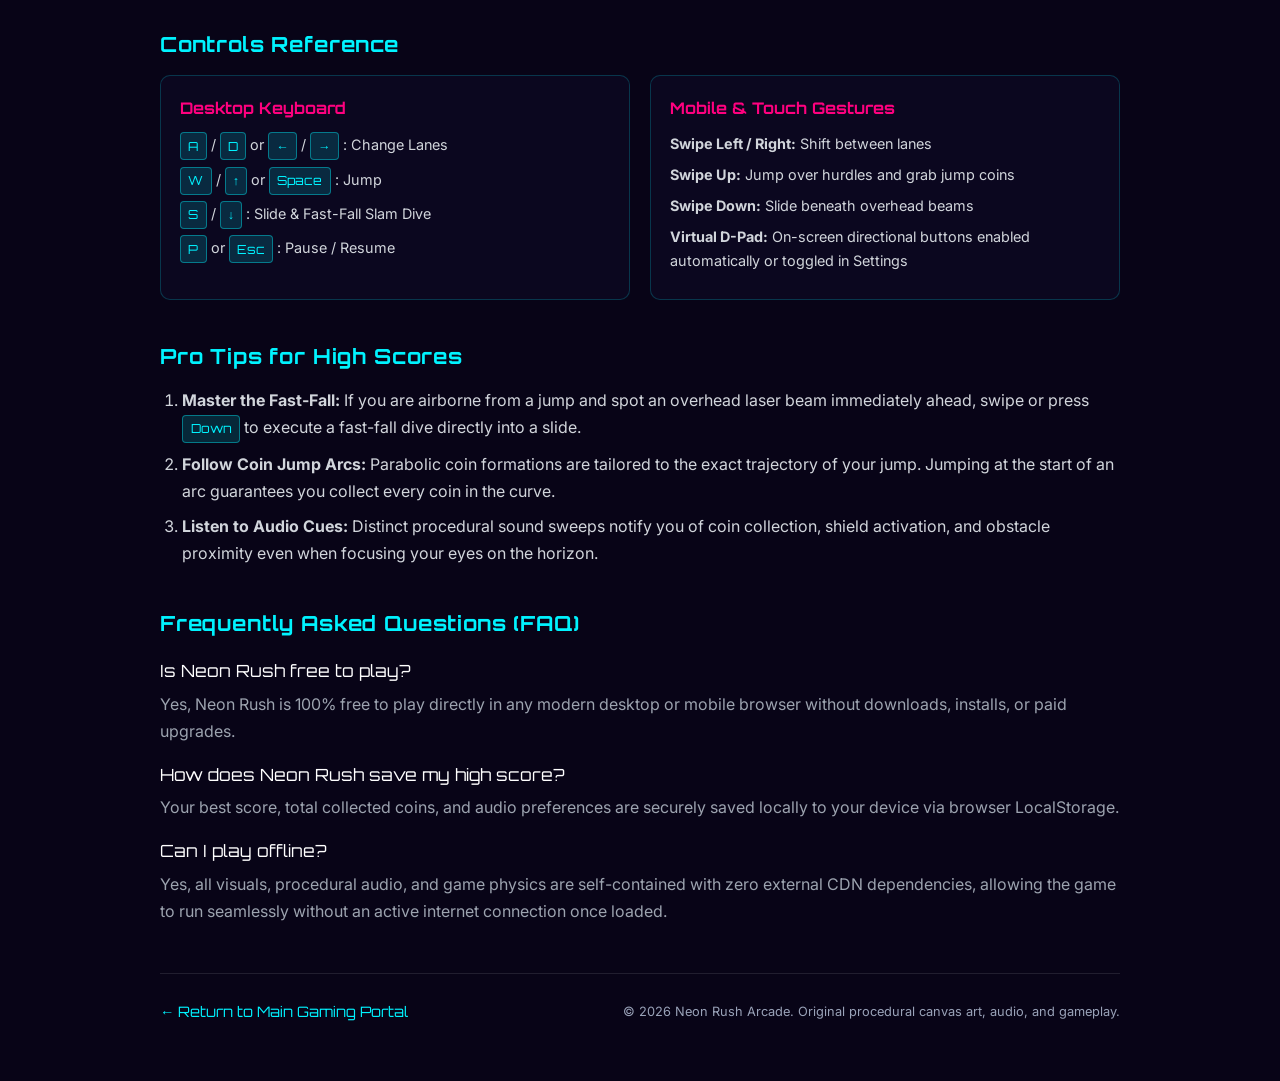
==== commit 5901fc96: "feat(adsense): add Google AdSense site verification snippet to <head>" ====
--- a/neon-rush/index.html
+++ b/neon-rush/index.html
@@ -10,6 +10,9 @@
   <meta name="keywords" content="Neon Rush, cyberpunk game, endless runner, free browser game, 3D runner, HTML5 canvas game">
   <meta name="theme-color" content="#060312">
   <meta name="robots" content="index, follow">
+
+  <!-- Google AdSense Site Verification -->
+  <script async src="https://pagead2.googlesyndication.com/pagead/js/adsbygoogle.js?client=ca-pub-6319423633708212" crossorigin="anonymous"></script>
 
   <!-- Favicon -->
   <link rel="icon" type="image/svg+xml" href="assets/favicon.svg">
